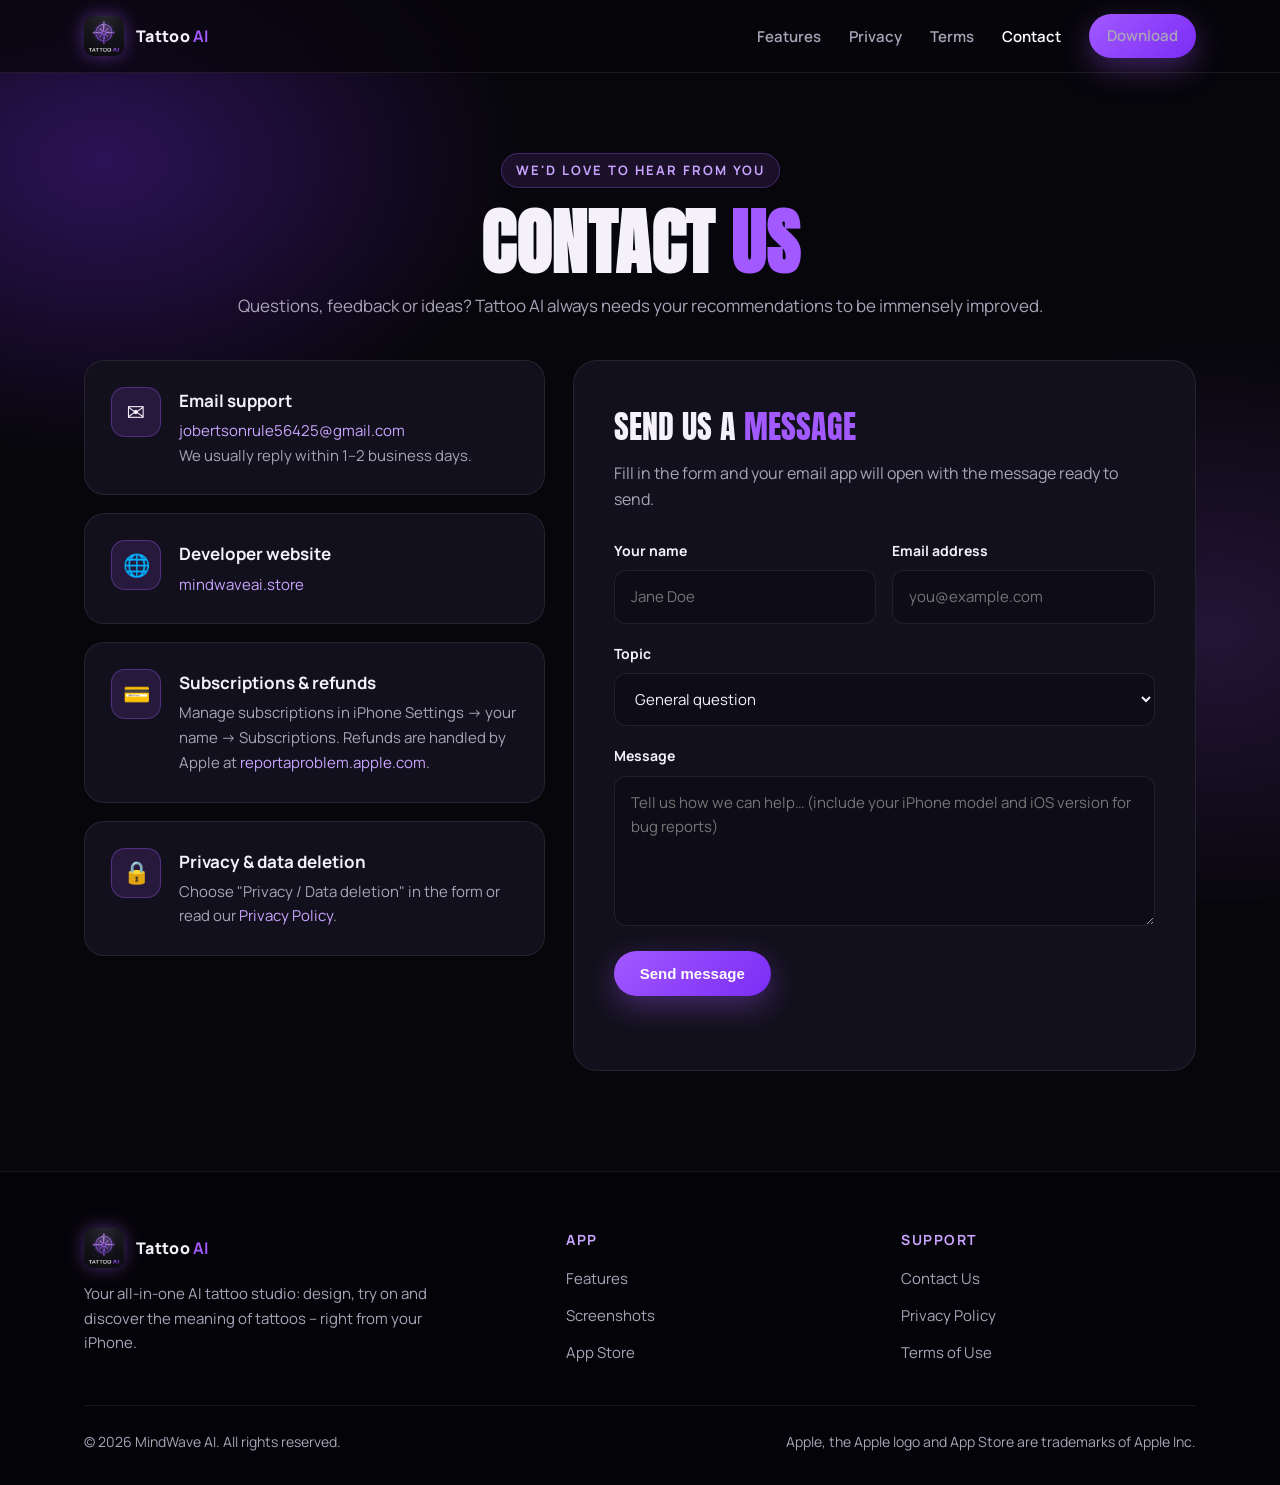
==== contact-us.html @ 3236210e "Add Tattoo AI iOS landing site with privacy, terms and contact pages - index.html: hero, features, s" ====
<!DOCTYPE html>
<html lang="en">
<head>
  <meta charset="UTF-8">
  <meta name="viewport" content="width=device-width, initial-scale=1.0">
  <title>Contact Us – Tattoo AI: Design, Font &amp; Stencil</title>
  <meta name="description" content="Get in touch with the Tattoo AI team for support, feedback, subscriptions or privacy requests.">
  <meta name="theme-color" content="#07060b">
  <link rel="icon" type="image/png" href="assets/img/icon.png">
  <link rel="preconnect" href="https://fonts.googleapis.com">
  <link rel="preconnect" href="https://fonts.gstatic.com" crossorigin>
  <link href="https://fonts.googleapis.com/css2?family=Anton&family=Manrope:wght@400;500;600;700;800&display=swap" rel="stylesheet">
  <link rel="stylesheet" href="assets/css/style.css">
</head>
<body>
  <div class="glow"></div>

  <header class="site-header">
    <nav class="container nav">
      <a href="index.html" class="brand"><img src="assets/img/icon.png" alt="Tattoo AI icon"><span>Tattoo <b>AI</b></span></a>
      <button class="nav-toggle" aria-label="Open menu" aria-expanded="false">☰</button>
      <ul class="nav-links">
        <li><a href="index.html#features">Features</a></li>
        <li><a href="policies.html">Privacy</a></li>
        <li><a href="term.html">Terms</a></li>
        <li><a href="contact-us.html" class="active">Contact</a></li>
        <li><a class="btn btn-primary btn-sm" href="https://apps.apple.com/us/app/ai-tatto-design-font-stencil/id6770781390" target="_blank" rel="noopener">Download</a></li>
      </ul>
    </nav>
  </header>

  <main>
    <section class="page-hero">
      <div class="container">
        <span class="eyebrow">We'd love to hear from you</span>
        <h1 class="display">Contact <span class="accent">Us</span></h1>
        <p>Questions, feedback or ideas? Tattoo AI always needs your recommendations to be immensely improved.</p>
      </div>
    </section>

    <div class="container">
      <div class="contact-grid">
        <div class="contact-info reveal">
          <div class="info-card">
            <div class="icon">✉️</div>
            <div>
              <h4>Email support</h4>
              <p><a href="mailto:jobertsonrule56425@gmail.com">jobertsonrule56425@gmail.com</a><br>We usually reply within 1–2 business days.</p>
            </div>
          </div>
          <div class="info-card">
            <div class="icon">🌐</div>
            <div>
              <h4>Developer website</h4>
              <p><a href="https://mindwaveai.store/" target="_blank" rel="noopener">mindwaveai.store</a></p>
            </div>
          </div>
          <div class="info-card">
            <div class="icon">💳</div>
            <div>
              <h4>Subscriptions &amp; refunds</h4>
              <p>Manage subscriptions in iPhone Settings → your name → Subscriptions. Refunds are handled by Apple at <a href="https://reportaproblem.apple.com" target="_blank" rel="noopener">reportaproblem.apple.com</a>.</p>
            </div>
          </div>
          <div class="info-card">
            <div class="icon">🔒</div>
            <div>
              <h4>Privacy &amp; data deletion</h4>
              <p>Choose "Privacy / Data deletion" in the form or read our <a href="policies.html">Privacy Policy</a>.</p>
            </div>
          </div>
        </div>

        <div class="form-card reveal">
          <h3>Send us a <span class="accent">message</span></h3>
          <p>Fill in the form and your email app will open with the message ready to send.</p>
          <form id="contact-form" data-to="jobertsonrule56425@gmail.com" novalidate>
            <div class="form-row">
              <div class="field">
                <label for="name">Your name</label>
                <input id="name" name="name" type="text" placeholder="Jane Doe" autocomplete="name" required>
              </div>
              <div class="field">
                <label for="email">Email address</label>
                <input id="email" name="email" type="email" placeholder="you@example.com" autocomplete="email" required>
              </div>
            </div>
            <div class="field">
              <label for="topic">Topic</label>
              <select id="topic" name="topic">
                <option>General question</option>
                <option>Technical support / Bug report</option>
                <option>Subscription &amp; billing</option>
                <option>Feature request &amp; feedback</option>
                <option>Privacy / Data deletion</option>
                <option>Business &amp; partnership</option>
              </select>
            </div>
            <div class="field">
              <label for="message">Message</label>
              <textarea id="message" name="message" placeholder="Tell us how we can help… (include your iPhone model and iOS version for bug reports)" required></textarea>
            </div>
            <button type="submit" class="btn btn-primary">Send message</button>
            <div id="form-status" class="form-status" role="status" aria-live="polite"></div>
          </form>
        </div>
      </div>
    </div>
  </main>

  <footer class="site-footer">
    <div class="container">
      <div class="footer-grid">
        <div>
          <a href="index.html" class="brand"><img src="assets/img/icon.png" alt=""><span>Tattoo <b>AI</b></span></a>
          <p>Your all-in-one AI tattoo studio: design, try on and discover the meaning of tattoos – right from your iPhone.</p>
        </div>
        <div>
          <h5>App</h5>
          <ul>
            <li><a href="index.html#features">Features</a></li>
            <li><a href="index.html#screenshots">Screenshots</a></li>
            <li><a href="https://apps.apple.com/us/app/ai-tatto-design-font-stencil/id6770781390" target="_blank" rel="noopener">App Store</a></li>
          </ul>
        </div>
        <div>
          <h5>Support</h5>
          <ul>
            <li><a href="contact-us.html">Contact Us</a></li>
            <li><a href="policies.html">Privacy Policy</a></li>
            <li><a href="term.html">Terms of Use</a></li>
          </ul>
        </div>
      </div>
      <div class="footer-bottom">
        <span>© <span data-year>2026</span> MindWave AI. All rights reserved.</span>
        <span>Apple, the Apple logo and App Store are trademarks of Apple Inc.</span>
      </div>
    </div>
  </footer>

  <script src="assets/js/main.js"></script>
</body>
</html>
---- assets/css/style.css ----
:root {
  --bg: #07060b;
  --bg-2: #0e0c16;
  --card: #12101c;
  --card-2: #191626;
  --line: rgba(255, 255, 255, 0.08);
  --text: #f4f1fa;
  --muted: #a9a3b8;
  --purple: #a259ff;
  --purple-2: #7b2cf5;
  --purple-soft: #c9a4ff;
  --cream: #fbf3e4;
  --radius: 20px;
  --max: 1160px;
  --font-head: "Anton", "Impact", sans-serif;
  --font-body: "Manrope", system-ui, -apple-system, "Segoe UI", sans-serif;
}

* { box-sizing: border-box; margin: 0; padding: 0; }
html { scroll-behavior: smooth; }
body {
  font-family: var(--font-body);
  background: var(--bg);
  color: var(--text);
  line-height: 1.65;
  -webkit-font-smoothing: antialiased;
  overflow-x: hidden;
}
img { max-width: 100%; display: block; }
a { color: var(--purple-soft); text-decoration: none; transition: color .2s; }
a:hover { color: #fff; }

.container { width: 100%; max-width: var(--max); margin: 0 auto; padding: 0 24px; }

/* ---------- Background glow ---------- */
.glow {
  position: fixed; inset: 0; pointer-events: none; z-index: -1;
  background:
    radial-gradient(600px 420px at 8% 18%, rgba(123, 44, 245, .32), transparent 70%),
    radial-gradient(520px 420px at 95% 70%, rgba(162, 89, 255, .18), transparent 70%),
    var(--bg);
}

/* ---------- Header ---------- */
.site-header {
  position: sticky; top: 0; z-index: 50;
  background: rgba(7, 6, 11, .72);
  backdrop-filter: blur(14px);
  -webkit-backdrop-filter: blur(14px);
  border-bottom: 1px solid var(--line);
}
.nav { display: flex; align-items: center; justify-content: space-between; height: 72px; }
.brand { display: flex; align-items: center; gap: 12px; color: var(--text); font-weight: 800; letter-spacing: .3px; }
.brand img { width: 40px; height: 40px; border-radius: 10px; box-shadow: 0 0 18px rgba(162, 89, 255, .45); }
.brand span b { color: var(--purple); }
.nav-links { display: flex; align-items: center; gap: 28px; list-style: none; }
.nav-links a { color: var(--muted); font-weight: 600; font-size: 15px; }
.nav-links a:hover, .nav-links a.active { color: #fff; }
.nav-toggle { display: none; background: none; border: 0; color: #fff; font-size: 26px; cursor: pointer; }

/* ---------- Buttons ---------- */
.btn {
  display: inline-flex; align-items: center; gap: 10px;
  padding: 14px 26px; border-radius: 999px;
  font-weight: 700; font-size: 15px; border: 0; cursor: pointer;
  transition: transform .2s, box-shadow .2s, background .2s;
}
.btn-primary { background: linear-gradient(135deg, var(--purple), var(--purple-2)); color: #fff; box-shadow: 0 10px 30px rgba(162, 89, 255, .35); }
.btn-primary:hover { color: #fff; transform: translateY(-2px); box-shadow: 0 14px 38px rgba(162, 89, 255, .5); }
.btn-ghost { background: var(--card-2); color: var(--text); border: 1px solid var(--line); }
.btn-ghost:hover { color: #fff; background: #221e33; }
.btn-sm { padding: 10px 18px; font-size: 14px; }

.appstore-badge {
  display: inline-flex; align-items: center; gap: 12px;
  background: #000; color: #fff; border: 1px solid rgba(255,255,255,.25);
  padding: 10px 22px 10px 18px; border-radius: 14px;
  transition: transform .2s, border-color .2s;
}
.appstore-badge:hover { color: #fff; transform: translateY(-2px); border-color: var(--purple); }
.appstore-badge svg { width: 30px; height: 30px; fill: #fff; }
.appstore-badge small { display: block; font-size: 11px; line-height: 1.1; opacity: .85; }
.appstore-badge strong { display: block; font-size: 20px; line-height: 1.1; font-weight: 700; }

/* ---------- Typography ---------- */
.display {
  font-family: var(--font-head);
  text-transform: uppercase;
  line-height: 1.02;
  letter-spacing: .5px;
}
.display .accent, .accent { color: var(--purple); }
.display .cream { color: var(--cream); }
.eyebrow {
  display: inline-block; font-size: 13px; font-weight: 700; letter-spacing: 2px; text-transform: uppercase;
  color: var(--purple-soft); background: rgba(162, 89, 255, .12);
  border: 1px solid rgba(162, 89, 255, .3); padding: 6px 14px; border-radius: 999px; margin-bottom: 18px;
}
.section { padding: 100px 0; }
.section-head { text-align: center; max-width: 720px; margin: 0 auto 56px; }
.section-head h2 { font-size: clamp(34px, 5vw, 56px); margin-bottom: 14px; }
.section-head p { color: var(--muted); font-size: 18px; }

/* ---------- Hero ---------- */
.hero { padding: 80px 0 60px; }
.hero-grid { display: grid; grid-template-columns: 1.1fr .9fr; gap: 48px; align-items: center; }
.hero h1 { font-size: clamp(46px, 7vw, 88px); margin-bottom: 22px; }
.hero p.lead { font-size: 19px; color: var(--muted); max-width: 540px; margin-bottom: 32px; }
.hero-cta { display: flex; flex-wrap: wrap; gap: 14px; align-items: center; }
.hero-meta { display: flex; gap: 28px; margin-top: 36px; flex-wrap: wrap; }
.hero-meta div { font-size: 14px; color: var(--muted); }
.hero-meta strong { display: block; color: #fff; font-size: 20px; }

.hero-visual { position: relative; display: flex; justify-content: center; }
.phone {
  position: relative; width: 290px; border-radius: 42px; padding: 10px;
  background: linear-gradient(160deg, #2a2440, #0d0b14);
  box-shadow: 0 0 0 1px rgba(255,255,255,.08), 0 30px 80px rgba(123, 44, 245, .45);
}
.phone img { border-radius: 34px; width: 100%; }
.phone.back {
  position: absolute; width: 240px; right: 0; top: 60px; transform: rotate(8deg);
  opacity: .55; filter: blur(.5px); z-index: -1;
}
.hero-visual::before {
  content: ""; position: absolute; width: 380px; height: 380px; border-radius: 50%;
  background: radial-gradient(circle, rgba(162, 89, 255, .55), transparent 65%);
  top: 50%; left: 50%; transform: translate(-50%, -50%); z-index: -1; filter: blur(20px);
}

/* ---------- Features ---------- */
.features { display: grid; grid-template-columns: repeat(2, 1fr); gap: 24px; }
.feature {
  background: linear-gradient(180deg, var(--card-2), var(--card));
  border: 1px solid var(--line); border-radius: var(--radius); padding: 34px;
  transition: transform .25s, border-color .25s;
}
.feature:hover { transform: translateY(-4px); border-color: rgba(162, 89, 255, .45); }
.feature .icon {
  width: 56px; height: 56px; border-radius: 16px; display: grid; place-items: center; font-size: 26px;
  background: rgba(162, 89, 255, .14); border: 1px solid rgba(162, 89, 255, .35); margin-bottom: 20px;
}
.feature h3 { font-family: var(--font-head); text-transform: uppercase; font-size: 26px; letter-spacing: .5px; margin-bottom: 10px; font-weight: 400; }
.feature p { color: var(--muted); }

/* ---------- Showcase rows ---------- */
.showcase { display: grid; grid-template-columns: 1fr 1fr; gap: 64px; align-items: center; margin-bottom: 100px; }
.showcase:last-child { margin-bottom: 0; }
.showcase.reverse .showcase-media { order: 2; }
.showcase-media { display: flex; justify-content: center; }
.showcase-media .phone { width: 300px; }
.showcase h3 { font-size: clamp(34px, 4.5vw, 54px); margin-bottom: 18px; }
.showcase p { color: var(--muted); font-size: 17px; margin-bottom: 18px; }
.checklist { list-style: none; display: grid; gap: 12px; }
.checklist li { display: flex; gap: 12px; align-items: flex-start; color: var(--text); }
.checklist li::before {
  content: "✓"; flex: none; width: 24px; height: 24px; border-radius: 50%; display: grid; place-items: center;
  font-size: 13px; font-weight: 800; color: #fff; background: var(--purple); margin-top: 2px;
}

/* ---------- Gallery ---------- */
.gallery {
  display: grid; grid-auto-flow: column; grid-auto-columns: 240px; gap: 20px;
  overflow-x: auto; padding: 10px 4px 24px; scroll-snap-type: x mandatory;
  scrollbar-width: thin; scrollbar-color: var(--purple) transparent;
}
.gallery img {
  border-radius: 26px; border: 1px solid var(--line); scroll-snap-align: start;
  box-shadow: 0 16px 40px rgba(0,0,0,.5); transition: transform .25s;
}
.gallery img:hover { transform: translateY(-6px); }

/* ---------- Steps ---------- */
.steps { display: grid; grid-template-columns: repeat(3, 1fr); gap: 24px; counter-reset: step; }
.step { position: relative; background: var(--card); border: 1px solid var(--line); border-radius: var(--radius); padding: 34px 28px; }
.step::before {
  counter-increment: step; content: "0" counter(step);
  font-family: var(--font-head); font-size: 54px; color: transparent;
  -webkit-text-stroke: 1.5px var(--purple); display: block; margin-bottom: 12px; line-height: 1;
}
.step h4 { font-size: 20px; margin-bottom: 8px; }
.step p { color: var(--muted); }

/* ---------- FAQ ---------- */
.faq { max-width: 820px; margin: 0 auto; display: grid; gap: 14px; }
.faq details { background: var(--card); border: 1px solid var(--line); border-radius: 16px; padding: 20px 24px; }
.faq details[open] { border-color: rgba(162, 89, 255, .45); }
.faq summary { cursor: pointer; font-weight: 700; font-size: 17px; list-style: none; display: flex; justify-content: space-between; gap: 16px; }
.faq summary::-webkit-details-marker { display: none; }
.faq summary::after { content: "+"; color: var(--purple); font-size: 22px; line-height: 1; transition: transform .2s; }
.faq details[open] summary::after { transform: rotate(45deg); }
.faq details p { color: var(--muted); margin-top: 12px; }

/* ---------- CTA ---------- */
.cta-box {
  position: relative; overflow: hidden; text-align: center;
  border-radius: 32px; padding: 72px 32px; border: 1px solid rgba(162, 89, 255, .35);
  background: radial-gradient(600px 300px at 50% 0%, rgba(162, 89, 255, .35), transparent 70%), var(--card);
}
.cta-box img.icon { width: 96px; height: 96px; border-radius: 24px; margin: 0 auto 24px; box-shadow: 0 0 40px rgba(162, 89, 255, .5); }
.cta-box h2 { font-size: clamp(36px, 5.5vw, 64px); margin-bottom: 14px; }
.cta-box p { color: var(--muted); max-width: 560px; margin: 0 auto 30px; font-size: 18px; }

/* ---------- Page hero (inner pages) ---------- */
.page-hero { padding: 80px 0 40px; text-align: center; }
.page-hero h1 { font-size: clamp(42px, 6vw, 72px); margin-bottom: 12px; }
.page-hero p { color: var(--muted); font-size: 17px; }

/* ---------- Legal ---------- */
.legal { max-width: 860px; margin: 0 auto 100px; }
.legal-card { background: var(--card); border: 1px solid var(--line); border-radius: 24px; padding: 48px; }
.legal .toc { background: var(--card-2); border: 1px solid var(--line); border-radius: 16px; padding: 22px 26px; margin-bottom: 36px; }
.legal .toc h4 { font-size: 14px; letter-spacing: 1.5px; text-transform: uppercase; color: var(--purple-soft); margin-bottom: 10px; }
.legal .toc ol { padding-left: 20px; columns: 2; column-gap: 32px; }
.legal .toc li { font-size: 14px; margin-bottom: 4px; break-inside: avoid; }
.legal .toc a { color: var(--muted); }
.legal .toc a:hover { color: #fff; }
.legal h2 {
  font-size: 22px; margin: 38px 0 12px; padding-top: 8px; color: #fff; scroll-margin-top: 90px;
  display: flex; gap: 10px; align-items: baseline;
}
.legal h2 .num { color: var(--purple); font-family: var(--font-head); font-weight: 400; font-size: 24px; }
.legal h3 { font-size: 17px; margin: 22px 0 8px; color: var(--purple-soft); }
.legal p, .legal li { color: #cfc9dc; margin-bottom: 12px; }
.legal ul { padding-left: 22px; margin-bottom: 14px; }
.legal strong { color: #fff; }
.legal .note {
  background: rgba(162, 89, 255, .1); border-left: 3px solid var(--purple);
  padding: 16px 20px; border-radius: 10px; margin: 18px 0;
}
.legal .caps { text-transform: uppercase; font-size: 14px; }

/* ---------- Contact ---------- */
.contact-grid { display: grid; grid-template-columns: .85fr 1.15fr; gap: 28px; margin-bottom: 100px; }
.contact-info { display: grid; gap: 18px; align-content: start; }
.info-card { background: var(--card); border: 1px solid var(--line); border-radius: 20px; padding: 26px; display: flex; gap: 18px; }
.info-card .icon {
  flex: none; width: 50px; height: 50px; border-radius: 14px; display: grid; place-items: center; font-size: 22px;
  background: rgba(162, 89, 255, .14); border: 1px solid rgba(162, 89, 255, .35);
}
.info-card h4 { font-size: 17px; margin-bottom: 4px; }
.info-card p { color: var(--muted); font-size: 15px; word-break: break-word; }
.form-card { background: var(--card); border: 1px solid var(--line); border-radius: 24px; padding: 40px; }
.form-card h3 { font-family: var(--font-head); font-weight: 400; text-transform: uppercase; font-size: 32px; margin-bottom: 6px; }
.form-card > p { color: var(--muted); margin-bottom: 26px; }
.form-row { display: grid; grid-template-columns: 1fr 1fr; gap: 16px; }
.field { margin-bottom: 18px; }
.field label { display: block; font-size: 14px; font-weight: 700; margin-bottom: 8px; }
.field input, .field select, .field textarea {
  width: 100%; padding: 14px 16px; border-radius: 12px; font: inherit; font-size: 15px;
  background: var(--bg-2); color: var(--text); border: 1px solid var(--line); outline: none;
  transition: border-color .2s, box-shadow .2s;
}
.field textarea { min-height: 150px; resize: vertical; }
.field input:focus, .field select:focus, .field textarea:focus { border-color: var(--purple); box-shadow: 0 0 0 4px rgba(162, 89, 255, .18); }
.form-status { margin-top: 14px; font-size: 14px; color: var(--purple-soft); min-height: 20px; }

/* ---------- Footer ---------- */
.site-footer { border-top: 1px solid var(--line); padding: 56px 0 32px; background: rgba(0,0,0,.35); }
.footer-grid { display: grid; grid-template-columns: 1.5fr 1fr 1fr; gap: 40px; margin-bottom: 40px; }
.footer-grid p { color: var(--muted); font-size: 15px; margin-top: 14px; max-width: 360px; }
.footer-grid h5 { font-size: 14px; letter-spacing: 1.5px; text-transform: uppercase; margin-bottom: 14px; color: var(--purple-soft); }
.footer-grid ul { list-style: none; display: grid; gap: 10px; }
.footer-grid ul a { color: var(--muted); font-size: 15px; }
.footer-grid ul a:hover { color: #fff; }
.footer-bottom { display: flex; justify-content: space-between; flex-wrap: wrap; gap: 12px; color: var(--muted); font-size: 14px; border-top: 1px solid var(--line); padding-top: 24px; }

/* ---------- Reveal animation ---------- */
.reveal { opacity: 0; transform: translateY(24px); transition: opacity .7s ease, transform .7s ease; }
.reveal.in { opacity: 1; transform: none; }
@media (prefers-reduced-motion: reduce) { .reveal { opacity: 1; transform: none; transition: none; } html { scroll-behavior: auto; } }

/* ---------- Responsive ---------- */
@media (max-width: 960px) {
  .hero-grid, .showcase, .contact-grid { grid-template-columns: 1fr; }
  .hero { text-align: center; }
  .hero p.lead { margin-left: auto; margin-right: auto; }
  .hero-cta, .hero-meta { justify-content: center; }
  .showcase.reverse .showcase-media { order: 0; }
  .showcase { gap: 40px; text-align: center; }
  .checklist { text-align: left; max-width: 440px; margin: 0 auto; }
  .steps { grid-template-columns: 1fr; }
  .footer-grid { grid-template-columns: 1fr 1fr; }
  .footer-grid > div:first-child { grid-column: 1 / -1; }
}
@media (max-width: 760px) {
  .nav-toggle { display: block; }
  .nav-links {
    position: absolute; top: 72px; left: 0; right: 0; flex-direction: column; gap: 0;
    background: rgba(7, 6, 11, .97); border-bottom: 1px solid var(--line);
    max-height: 0; overflow: hidden; transition: max-height .3s;
  }
  .nav-links.open { max-height: 400px; }
  .nav-links li { width: 100%; text-align: center; }
  .nav-links a { display: block; padding: 16px; }
  .nav-links .btn { margin: 10px auto 18px; display: inline-flex; }
  .features { grid-template-columns: 1fr; }
  .section { padding: 72px 0; }
  .legal-card, .form-card { padding: 28px 22px; }
  .legal .toc ol { columns: 1; }
  .form-row { grid-template-columns: 1fr; }
  .phone.back { display: none; }
}
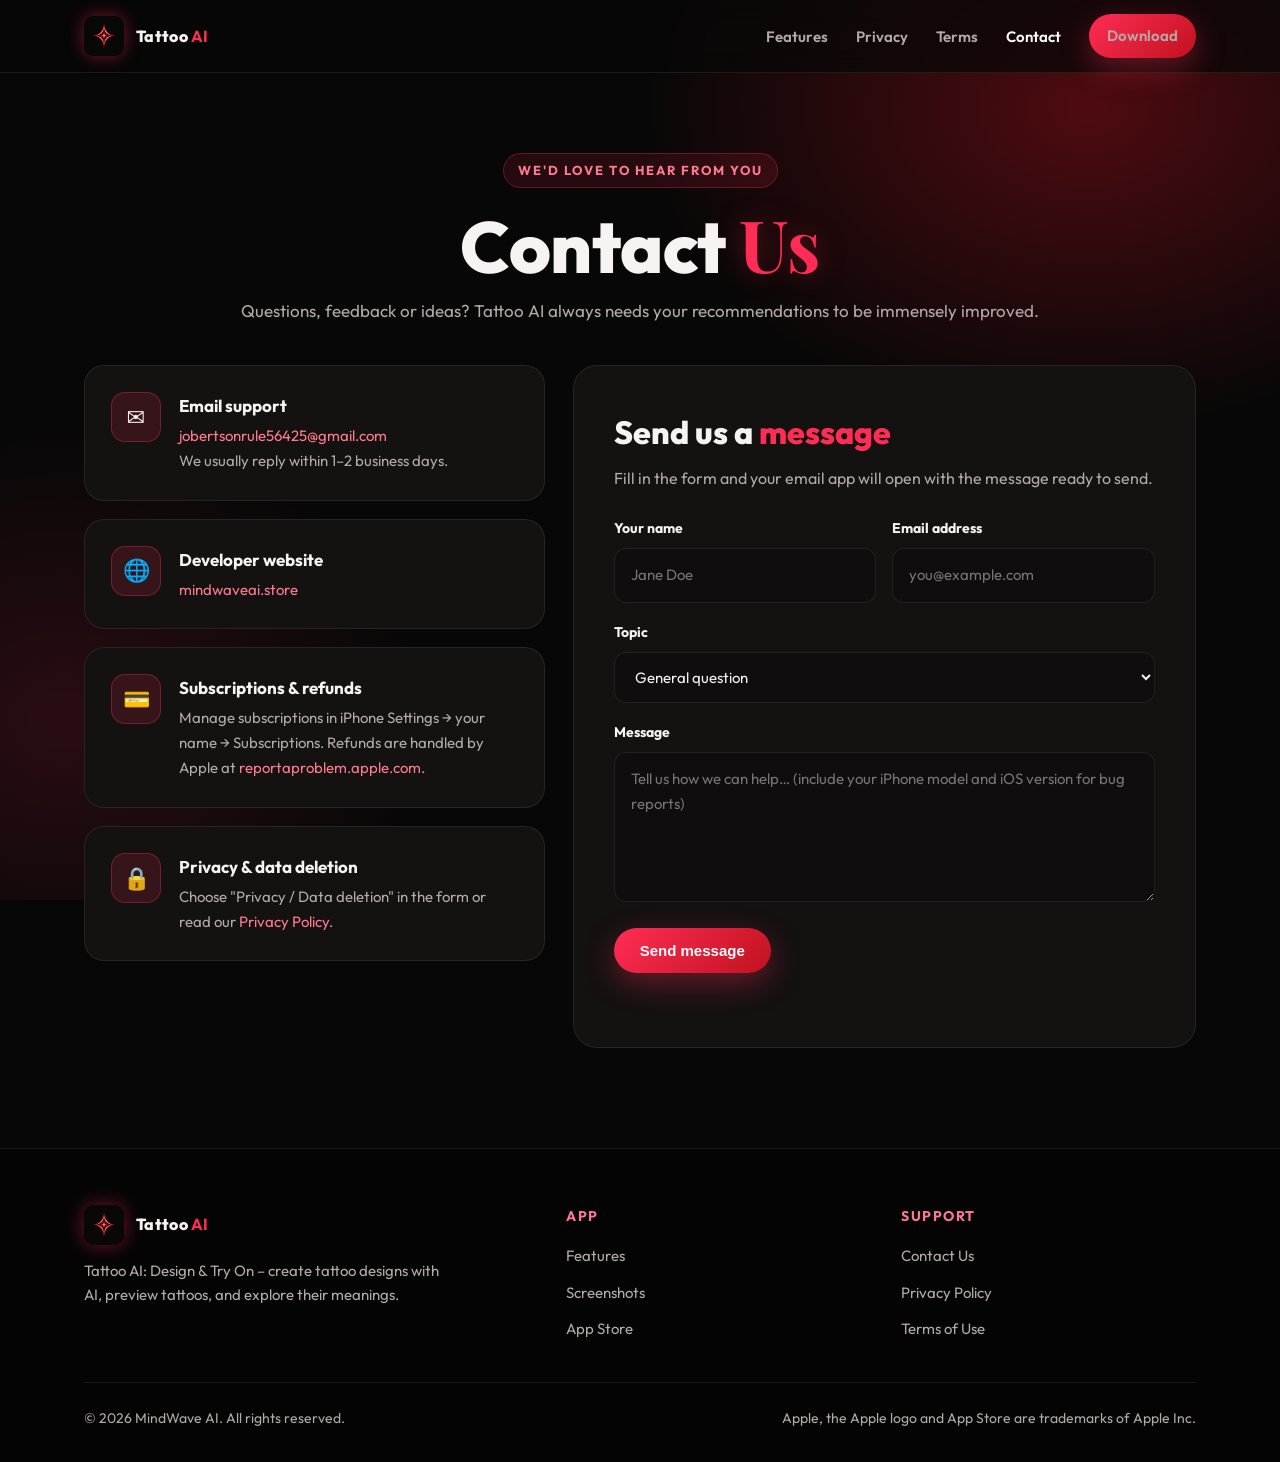
==== commit 6dccf27d: "Restyle site with Google Play content, screenshots and crimson theme - Replace iOS icon/screenshots " ====
--- a/contact-us.html
+++ b/contact-us.html
@@ -5,11 +5,11 @@
   <meta name="viewport" content="width=device-width, initial-scale=1.0">
   <title>Contact Us – Tattoo AI: Design, Font &amp; Stencil</title>
   <meta name="description" content="Get in touch with the Tattoo AI team for support, feedback, subscriptions or privacy requests.">
-  <meta name="theme-color" content="#07060b">
+  <meta name="theme-color" content="#070707">
   <link rel="icon" type="image/png" href="assets/img/icon.png">
   <link rel="preconnect" href="https://fonts.googleapis.com">
   <link rel="preconnect" href="https://fonts.gstatic.com" crossorigin>
-  <link href="https://fonts.googleapis.com/css2?family=Anton&family=Manrope:wght@400;500;600;700;800&display=swap" rel="stylesheet">
+  <link href="https://fonts.googleapis.com/css2?family=Outfit:wght@400;500;600;700;800&family=Playfair+Display:wght@600;700&display=swap" rel="stylesheet">
   <link rel="stylesheet" href="assets/css/style.css">
 </head>
 <body>
@@ -113,7 +113,7 @@
       <div class="footer-grid">
         <div>
           <a href="index.html" class="brand"><img src="assets/img/icon.png" alt=""><span>Tattoo <b>AI</b></span></a>
-          <p>Your all-in-one AI tattoo studio: design, try on and discover the meaning of tattoos – right from your iPhone.</p>
+          <p>Tattoo AI: Design &amp; Try On – create tattoo designs with AI, preview tattoos, and explore their meanings.</p>
         </div>
         <div>
           <h5>App</h5>
--- a/assets/css/style.css
+++ b/assets/css/style.css
@@ -1,19 +1,20 @@
 :root {
-  --bg: #07060b;
-  --bg-2: #0e0c16;
-  --card: #12101c;
-  --card-2: #191626;
+  --bg: #070707;
+  --bg-2: #0f0d0d;
+  --card: #141111;
+  --card-2: #1c1616;
   --line: rgba(255, 255, 255, 0.08);
-  --text: #f4f1fa;
-  --muted: #a9a3b8;
-  --purple: #a259ff;
-  --purple-2: #7b2cf5;
-  --purple-soft: #c9a4ff;
-  --cream: #fbf3e4;
+  --text: #f7f3f3;
+  --muted: #b3a9a9;
+  --red: #ff2d55;
+  --red-2: #c1121f;
+  --red-soft: #ff7a8f;
+  --cream: #ffffff;
   --radius: 20px;
   --max: 1160px;
-  --font-head: "Anton", "Impact", sans-serif;
-  --font-body: "Manrope", system-ui, -apple-system, "Segoe UI", sans-serif;
+  --font-head: "Outfit", system-ui, sans-serif;
+  --font-serif: "Playfair Display", Georgia, serif;
+  --font-body: "Outfit", system-ui, -apple-system, "Segoe UI", sans-serif;
 }
 
 * { box-sizing: border-box; margin: 0; padding: 0; }
@@ -27,7 +28,7 @@
   overflow-x: hidden;
 }
 img { max-width: 100%; display: block; }
-a { color: var(--purple-soft); text-decoration: none; transition: color .2s; }
+a { color: var(--red-soft); text-decoration: none; transition: color .2s; }
 a:hover { color: #fff; }
 
 .container { width: 100%; max-width: var(--max); margin: 0 auto; padding: 0 24px; }
@@ -36,23 +37,23 @@
 .glow {
   position: fixed; inset: 0; pointer-events: none; z-index: -1;
   background:
-    radial-gradient(600px 420px at 8% 18%, rgba(123, 44, 245, .32), transparent 70%),
-    radial-gradient(520px 420px at 95% 70%, rgba(162, 89, 255, .18), transparent 70%),
+    radial-gradient(640px 460px at 85% 12%, rgba(193, 18, 31, .38), transparent 70%),
+    radial-gradient(520px 420px at 5% 80%, rgba(255, 45, 85, .14), transparent 70%),
     var(--bg);
 }
 
 /* ---------- Header ---------- */
 .site-header {
   position: sticky; top: 0; z-index: 50;
-  background: rgba(7, 6, 11, .72);
+  background: rgba(7, 7, 7, .72);
   backdrop-filter: blur(14px);
   -webkit-backdrop-filter: blur(14px);
   border-bottom: 1px solid var(--line);
 }
 .nav { display: flex; align-items: center; justify-content: space-between; height: 72px; }
 .brand { display: flex; align-items: center; gap: 12px; color: var(--text); font-weight: 800; letter-spacing: .3px; }
-.brand img { width: 40px; height: 40px; border-radius: 10px; box-shadow: 0 0 18px rgba(162, 89, 255, .45); }
-.brand span b { color: var(--purple); }
+.brand img { width: 40px; height: 40px; border-radius: 10px; box-shadow: 0 0 18px rgba(255, 45, 85, .45); }
+.brand span b { color: var(--red); }
 .nav-links { display: flex; align-items: center; gap: 28px; list-style: none; }
 .nav-links a { color: var(--muted); font-weight: 600; font-size: 15px; }
 .nav-links a:hover, .nav-links a.active { color: #fff; }
@@ -65,10 +66,10 @@
   font-weight: 700; font-size: 15px; border: 0; cursor: pointer;
   transition: transform .2s, box-shadow .2s, background .2s;
 }
-.btn-primary { background: linear-gradient(135deg, var(--purple), var(--purple-2)); color: #fff; box-shadow: 0 10px 30px rgba(162, 89, 255, .35); }
-.btn-primary:hover { color: #fff; transform: translateY(-2px); box-shadow: 0 14px 38px rgba(162, 89, 255, .5); }
+.btn-primary { background: linear-gradient(135deg, var(--red), var(--red-2)); color: #fff; box-shadow: 0 10px 30px rgba(255, 45, 85, .35); }
+.btn-primary:hover { color: #fff; transform: translateY(-2px); box-shadow: 0 14px 38px rgba(255, 45, 85, .5); }
 .btn-ghost { background: var(--card-2); color: var(--text); border: 1px solid var(--line); }
-.btn-ghost:hover { color: #fff; background: #221e33; }
+.btn-ghost:hover { color: #fff; background: #2a1b1d; }
 .btn-sm { padding: 10px 18px; font-size: 14px; }
 
 .appstore-badge {
@@ -77,7 +78,7 @@
   padding: 10px 22px 10px 18px; border-radius: 14px;
   transition: transform .2s, border-color .2s;
 }
-.appstore-badge:hover { color: #fff; transform: translateY(-2px); border-color: var(--purple); }
+.appstore-badge:hover { color: #fff; transform: translateY(-2px); border-color: var(--red); }
 .appstore-badge svg { width: 30px; height: 30px; fill: #fff; }
 .appstore-badge small { display: block; font-size: 11px; line-height: 1.1; opacity: .85; }
 .appstore-badge strong { display: block; font-size: 20px; line-height: 1.1; font-weight: 700; }
@@ -85,16 +86,22 @@
 /* ---------- Typography ---------- */
 .display {
   font-family: var(--font-head);
-  text-transform: uppercase;
-  line-height: 1.02;
-  letter-spacing: .5px;
-}
-.display .accent, .accent { color: var(--purple); }
+  font-weight: 800;
+  line-height: 1.05;
+  letter-spacing: -.5px;
+}
+.accent { color: var(--red); }
+.display .accent {
+  font-family: var(--font-serif);
+  font-weight: 700;
+  letter-spacing: 0;
+  text-shadow: 0 0 28px rgba(255, 45, 85, .35);
+}
 .display .cream { color: var(--cream); }
 .eyebrow {
   display: inline-block; font-size: 13px; font-weight: 700; letter-spacing: 2px; text-transform: uppercase;
-  color: var(--purple-soft); background: rgba(162, 89, 255, .12);
-  border: 1px solid rgba(162, 89, 255, .3); padding: 6px 14px; border-radius: 999px; margin-bottom: 18px;
+  color: var(--red-soft); background: rgba(255, 45, 85, .12);
+  border: 1px solid rgba(255, 45, 85, .3); padding: 6px 14px; border-radius: 999px; margin-bottom: 18px;
 }
 .section { padding: 100px 0; }
 .section-head { text-align: center; max-width: 720px; margin: 0 auto 56px; }
@@ -109,13 +116,14 @@
 .hero-cta { display: flex; flex-wrap: wrap; gap: 14px; align-items: center; }
 .hero-meta { display: flex; gap: 28px; margin-top: 36px; flex-wrap: wrap; }
 .hero-meta div { font-size: 14px; color: var(--muted); }
-.hero-meta strong { display: block; color: #fff; font-size: 20px; }
+.hero-meta strong { display: block; color: #fff; font-size: 22px; font-weight: 800; }
+.hero-meta .star { color: var(--red); }
 
 .hero-visual { position: relative; display: flex; justify-content: center; }
 .phone {
   position: relative; width: 290px; border-radius: 42px; padding: 10px;
-  background: linear-gradient(160deg, #2a2440, #0d0b14);
-  box-shadow: 0 0 0 1px rgba(255,255,255,.08), 0 30px 80px rgba(123, 44, 245, .45);
+  background: linear-gradient(160deg, #3a1d22, #0d0909);
+  box-shadow: 0 0 0 1px rgba(255,255,255,.08), 0 30px 80px rgba(193, 18, 31, .45);
 }
 .phone img { border-radius: 34px; width: 100%; }
 .phone.back {
@@ -124,7 +132,7 @@
 }
 .hero-visual::before {
   content: ""; position: absolute; width: 380px; height: 380px; border-radius: 50%;
-  background: radial-gradient(circle, rgba(162, 89, 255, .55), transparent 65%);
+  background: radial-gradient(circle, rgba(255, 45, 85, .55), transparent 65%);
   top: 50%; left: 50%; transform: translate(-50%, -50%); z-index: -1; filter: blur(20px);
 }
 
@@ -135,12 +143,12 @@
   border: 1px solid var(--line); border-radius: var(--radius); padding: 34px;
   transition: transform .25s, border-color .25s;
 }
-.feature:hover { transform: translateY(-4px); border-color: rgba(162, 89, 255, .45); }
+.feature:hover { transform: translateY(-4px); border-color: rgba(255, 45, 85, .45); }
 .feature .icon {
   width: 56px; height: 56px; border-radius: 16px; display: grid; place-items: center; font-size: 26px;
-  background: rgba(162, 89, 255, .14); border: 1px solid rgba(162, 89, 255, .35); margin-bottom: 20px;
-}
-.feature h3 { font-family: var(--font-head); text-transform: uppercase; font-size: 26px; letter-spacing: .5px; margin-bottom: 10px; font-weight: 400; }
+  background: rgba(255, 45, 85, .14); border: 1px solid rgba(255, 45, 85, .35); margin-bottom: 20px;
+}
+.feature h3 { font-family: var(--font-serif); font-size: 26px; margin-bottom: 10px; font-weight: 700; }
 .feature p { color: var(--muted); }
 
 /* ---------- Showcase rows ---------- */
@@ -155,14 +163,14 @@
 .checklist li { display: flex; gap: 12px; align-items: flex-start; color: var(--text); }
 .checklist li::before {
   content: "✓"; flex: none; width: 24px; height: 24px; border-radius: 50%; display: grid; place-items: center;
-  font-size: 13px; font-weight: 800; color: #fff; background: var(--purple); margin-top: 2px;
+  font-size: 13px; font-weight: 800; color: #fff; background: var(--red); margin-top: 2px;
 }
 
 /* ---------- Gallery ---------- */
 .gallery {
   display: grid; grid-auto-flow: column; grid-auto-columns: 240px; gap: 20px;
   overflow-x: auto; padding: 10px 4px 24px; scroll-snap-type: x mandatory;
-  scrollbar-width: thin; scrollbar-color: var(--purple) transparent;
+  scrollbar-width: thin; scrollbar-color: var(--red) transparent;
 }
 .gallery img {
   border-radius: 26px; border: 1px solid var(--line); scroll-snap-align: start;
@@ -175,8 +183,8 @@
 .step { position: relative; background: var(--card); border: 1px solid var(--line); border-radius: var(--radius); padding: 34px 28px; }
 .step::before {
   counter-increment: step; content: "0" counter(step);
-  font-family: var(--font-head); font-size: 54px; color: transparent;
-  -webkit-text-stroke: 1.5px var(--purple); display: block; margin-bottom: 12px; line-height: 1;
+  font-family: var(--font-serif); font-weight: 700; font-size: 54px; color: transparent;
+  -webkit-text-stroke: 1.5px var(--red); display: block; margin-bottom: 12px; line-height: 1;
 }
 .step h4 { font-size: 20px; margin-bottom: 8px; }
 .step p { color: var(--muted); }
@@ -184,20 +192,20 @@
 /* ---------- FAQ ---------- */
 .faq { max-width: 820px; margin: 0 auto; display: grid; gap: 14px; }
 .faq details { background: var(--card); border: 1px solid var(--line); border-radius: 16px; padding: 20px 24px; }
-.faq details[open] { border-color: rgba(162, 89, 255, .45); }
+.faq details[open] { border-color: rgba(255, 45, 85, .45); }
 .faq summary { cursor: pointer; font-weight: 700; font-size: 17px; list-style: none; display: flex; justify-content: space-between; gap: 16px; }
 .faq summary::-webkit-details-marker { display: none; }
-.faq summary::after { content: "+"; color: var(--purple); font-size: 22px; line-height: 1; transition: transform .2s; }
+.faq summary::after { content: "+"; color: var(--red); font-size: 22px; line-height: 1; transition: transform .2s; }
 .faq details[open] summary::after { transform: rotate(45deg); }
 .faq details p { color: var(--muted); margin-top: 12px; }
 
 /* ---------- CTA ---------- */
 .cta-box {
   position: relative; overflow: hidden; text-align: center;
-  border-radius: 32px; padding: 72px 32px; border: 1px solid rgba(162, 89, 255, .35);
-  background: radial-gradient(600px 300px at 50% 0%, rgba(162, 89, 255, .35), transparent 70%), var(--card);
-}
-.cta-box img.icon { width: 96px; height: 96px; border-radius: 24px; margin: 0 auto 24px; box-shadow: 0 0 40px rgba(162, 89, 255, .5); }
+  border-radius: 32px; padding: 72px 32px; border: 1px solid rgba(255, 45, 85, .35);
+  background: radial-gradient(600px 300px at 50% 0%, rgba(255, 45, 85, .35), transparent 70%), var(--card);
+}
+.cta-box img.icon { width: 96px; height: 96px; border-radius: 24px; margin: 0 auto 24px; box-shadow: 0 0 40px rgba(255, 45, 85, .5); }
 .cta-box h2 { font-size: clamp(36px, 5.5vw, 64px); margin-bottom: 14px; }
 .cta-box p { color: var(--muted); max-width: 560px; margin: 0 auto 30px; font-size: 18px; }
 
@@ -210,7 +218,7 @@
 .legal { max-width: 860px; margin: 0 auto 100px; }
 .legal-card { background: var(--card); border: 1px solid var(--line); border-radius: 24px; padding: 48px; }
 .legal .toc { background: var(--card-2); border: 1px solid var(--line); border-radius: 16px; padding: 22px 26px; margin-bottom: 36px; }
-.legal .toc h4 { font-size: 14px; letter-spacing: 1.5px; text-transform: uppercase; color: var(--purple-soft); margin-bottom: 10px; }
+.legal .toc h4 { font-size: 14px; letter-spacing: 1.5px; text-transform: uppercase; color: var(--red-soft); margin-bottom: 10px; }
 .legal .toc ol { padding-left: 20px; columns: 2; column-gap: 32px; }
 .legal .toc li { font-size: 14px; margin-bottom: 4px; break-inside: avoid; }
 .legal .toc a { color: var(--muted); }
@@ -219,13 +227,13 @@
   font-size: 22px; margin: 38px 0 12px; padding-top: 8px; color: #fff; scroll-margin-top: 90px;
   display: flex; gap: 10px; align-items: baseline;
 }
-.legal h2 .num { color: var(--purple); font-family: var(--font-head); font-weight: 400; font-size: 24px; }
-.legal h3 { font-size: 17px; margin: 22px 0 8px; color: var(--purple-soft); }
+.legal h2 .num { color: var(--red); font-family: var(--font-serif); font-weight: 700; font-size: 24px; }
+.legal h3 { font-size: 17px; margin: 22px 0 8px; color: var(--red-soft); }
 .legal p, .legal li { color: #cfc9dc; margin-bottom: 12px; }
 .legal ul { padding-left: 22px; margin-bottom: 14px; }
 .legal strong { color: #fff; }
 .legal .note {
-  background: rgba(162, 89, 255, .1); border-left: 3px solid var(--purple);
+  background: rgba(255, 45, 85, .1); border-left: 3px solid var(--red);
   padding: 16px 20px; border-radius: 10px; margin: 18px 0;
 }
 .legal .caps { text-transform: uppercase; font-size: 14px; }
@@ -236,12 +244,12 @@
 .info-card { background: var(--card); border: 1px solid var(--line); border-radius: 20px; padding: 26px; display: flex; gap: 18px; }
 .info-card .icon {
   flex: none; width: 50px; height: 50px; border-radius: 14px; display: grid; place-items: center; font-size: 22px;
-  background: rgba(162, 89, 255, .14); border: 1px solid rgba(162, 89, 255, .35);
+  background: rgba(255, 45, 85, .14); border: 1px solid rgba(255, 45, 85, .35);
 }
 .info-card h4 { font-size: 17px; margin-bottom: 4px; }
 .info-card p { color: var(--muted); font-size: 15px; word-break: break-word; }
 .form-card { background: var(--card); border: 1px solid var(--line); border-radius: 24px; padding: 40px; }
-.form-card h3 { font-family: var(--font-head); font-weight: 400; text-transform: uppercase; font-size: 32px; margin-bottom: 6px; }
+.form-card h3 { font-family: var(--font-head); font-weight: 800; font-size: 32px; margin-bottom: 6px; }
 .form-card > p { color: var(--muted); margin-bottom: 26px; }
 .form-row { display: grid; grid-template-columns: 1fr 1fr; gap: 16px; }
 .field { margin-bottom: 18px; }
@@ -252,14 +260,14 @@
   transition: border-color .2s, box-shadow .2s;
 }
 .field textarea { min-height: 150px; resize: vertical; }
-.field input:focus, .field select:focus, .field textarea:focus { border-color: var(--purple); box-shadow: 0 0 0 4px rgba(162, 89, 255, .18); }
-.form-status { margin-top: 14px; font-size: 14px; color: var(--purple-soft); min-height: 20px; }
+.field input:focus, .field select:focus, .field textarea:focus { border-color: var(--red); box-shadow: 0 0 0 4px rgba(255, 45, 85, .18); }
+.form-status { margin-top: 14px; font-size: 14px; color: var(--red-soft); min-height: 20px; }
 
 /* ---------- Footer ---------- */
 .site-footer { border-top: 1px solid var(--line); padding: 56px 0 32px; background: rgba(0,0,0,.35); }
 .footer-grid { display: grid; grid-template-columns: 1.5fr 1fr 1fr; gap: 40px; margin-bottom: 40px; }
 .footer-grid p { color: var(--muted); font-size: 15px; margin-top: 14px; max-width: 360px; }
-.footer-grid h5 { font-size: 14px; letter-spacing: 1.5px; text-transform: uppercase; margin-bottom: 14px; color: var(--purple-soft); }
+.footer-grid h5 { font-size: 14px; letter-spacing: 1.5px; text-transform: uppercase; margin-bottom: 14px; color: var(--red-soft); }
 .footer-grid ul { list-style: none; display: grid; gap: 10px; }
 .footer-grid ul a { color: var(--muted); font-size: 15px; }
 .footer-grid ul a:hover { color: #fff; }
@@ -287,7 +295,7 @@
   .nav-toggle { display: block; }
   .nav-links {
     position: absolute; top: 72px; left: 0; right: 0; flex-direction: column; gap: 0;
-    background: rgba(7, 6, 11, .97); border-bottom: 1px solid var(--line);
+    background: rgba(7, 7, 7, .97); border-bottom: 1px solid var(--line);
     max-height: 0; overflow: hidden; transition: max-height .3s;
   }
   .nav-links.open { max-height: 400px; }
